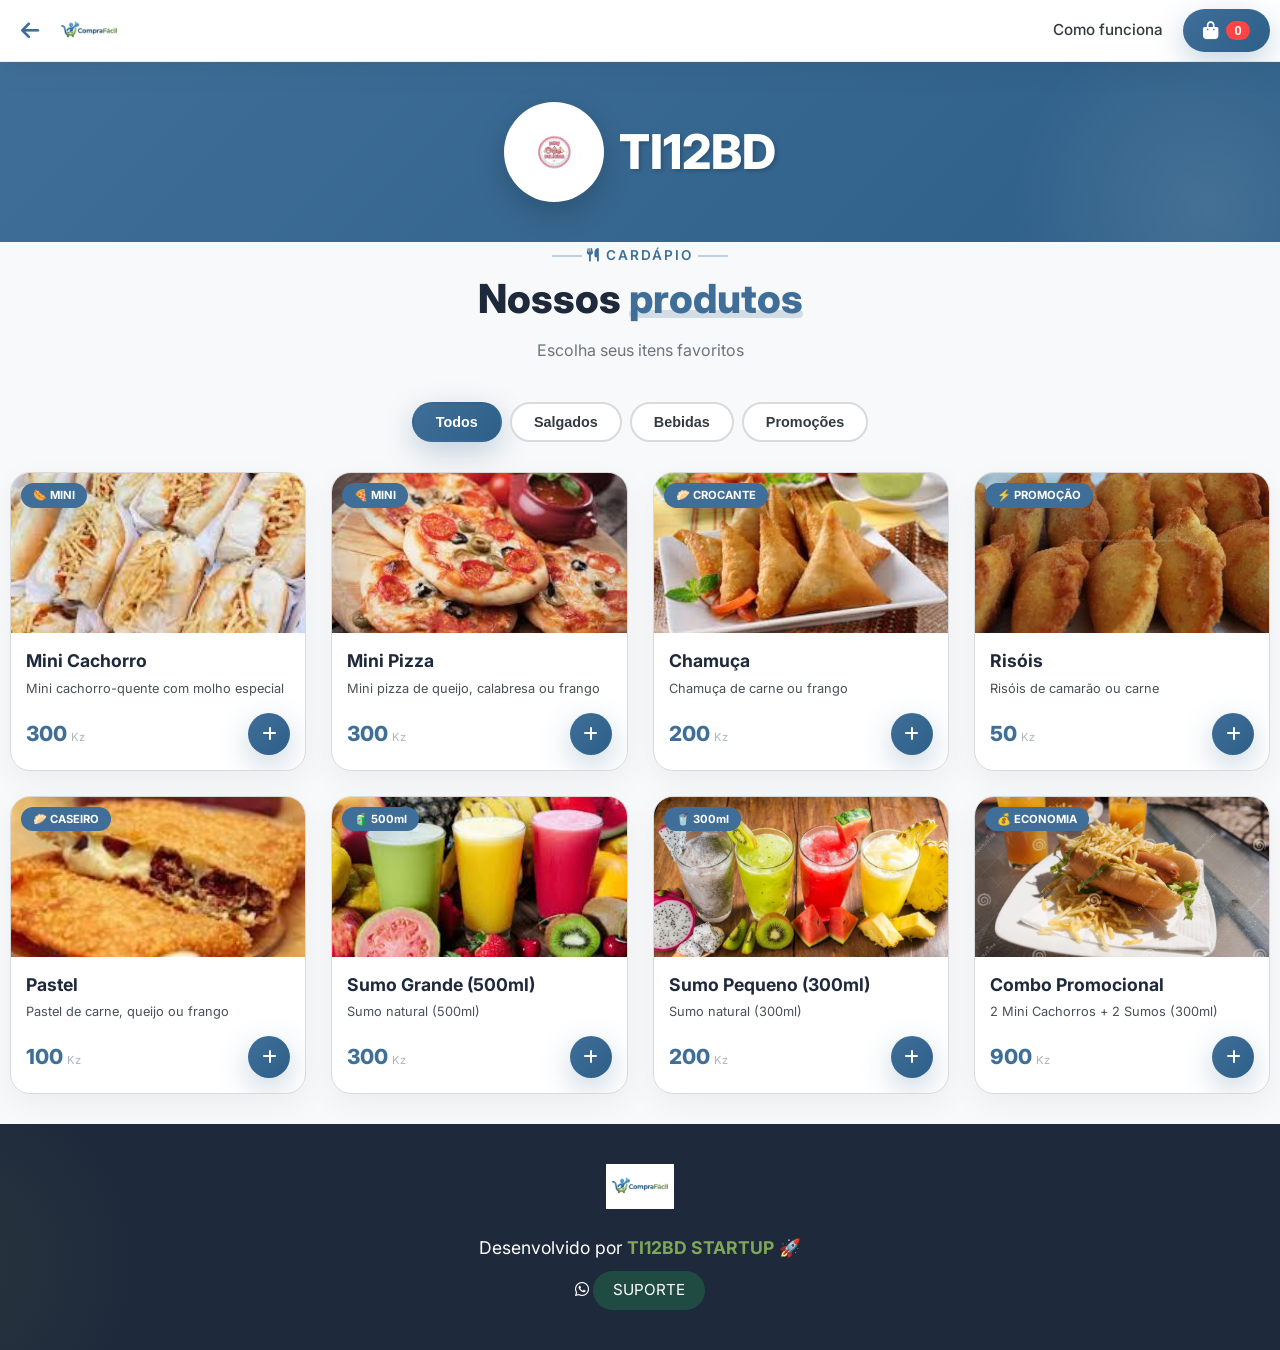
==== CompraFácil/bancada.html @ b4b03c66 "first commit" ====
<!DOCTYPE html>
<html lang="pt">
<head>
    <meta charset="UTF-8">
    <meta name="viewport" content="width=device-width, initial-scale=1.0">
    <title>CompraFácil - Bancada</title>
    
    <!-- CSS -->
    <link rel="stylesheet" href="css/estilo.css">
    
    <!-- Ícones -->
    <link rel="stylesheet" href="https://cdnjs.cloudflare.com/ajax/libs/font-awesome/6.4.0/css/all.min.css">
</head>
<body>
    <!-- =========================================== -->
    <!-- HEADER                                      -->
    <!-- =========================================== -->
    <header>
        <div class="container">
            <div class="logo-container">
                <a href="index.html" class="btn-voltar">
                    <i class="fas fa-arrow-left"></i>
                </a>
                <img src="imagens/logo/logo-comprafacil.jpg" alt="CompraFácil" class="logo-img">
            </div>
            
            <nav class="nav-menu">
                <a href="index.html#como-funciona" class="nav-link">Como funciona</a>
                <button class="carrinho-icone" id="carrinho-icone">
                    <i class="fas fa-shopping-bag"></i>
                    <span id="contador-carrinho">0</span>
                </button>
            </nav>
        </div>
    </header>

    <!-- =========================================== -->
    <!-- BANCADA HERO - COM LOGO DA BANCADA         -->
    <!-- =========================================== -->
    <section class="bancada-hero" id="bancada-hero">
        <div class="container">
            <div class="bancada-logo-container">
                <img src="imagens/bancadas/ti12bd.jpg" alt="Logo TI12BD" onerror="this.src='imagens/logo/logo-comprafacil.jpg'">
            </div>
            <h1 id="nome-bancada">Carregando...</h1>
        </div>
    </section>

    <!-- =========================================== -->
    <!-- PRODUTOS                                    -->
    <!-- =========================================== -->
    <main>
        <div class="container">
            
            <div class="section-header">
                <span class="section-tag"><i class="fas fa-utensils"></i> CARDÁPIO</span>
                <h2 class="section-title">Nossos <span>produtos</span></h2>
                <p class="section-subtitle">Escolha seus itens favoritos</p>
            </div>
            
            <!-- FILTROS -->
            <div class="filtros-container">
                <button class="filtro-btn active" data-filtro="todos">Todos</button>
                <button class="filtro-btn" data-filtro="salgado">Salgados</button>
                <button class="filtro-btn" data-filtro="bebida">Bebidas</button>
                <button class="filtro-btn" data-filtro="promoção">Promoções</button>
            </div>
            
            <!-- Grid de Produtos -->
            <div class="produtos-grid" id="lista-produtos">
                <!-- PRODUTOS SERÃO INSERIDOS VIA JAVASCRIPT -->
            </div>
            
        </div>
    </main>

    <!-- =========================================== -->
    <!-- CARRINHO OVERLAY                            -->
    <!-- =========================================== -->
    <div id="carrinho-overlay" class="carrinho-overlay">
        <div class="carrinho-conteudo">
            <div class="carrinho-header">
                <h3><i class="fas fa-shopping-bag"></i> Meu Pedido</h3>
                <button id="fechar-carrinho" class="btn-fechar"><i class="fas fa-times"></i></button>
            </div>
            
            <div class="carrinho-itens" id="carrinho-itens">
                <div class="carrinho-vazio">
                    <i class="fas fa-shopping-cart"></i>
                    <p>Seu carrinho está vazio</p>
                </div>
            </div>
            
            <!-- FORMULÁRIO DO CLIENTE -->
            <div class="carrinho-form">
                <h4><i class="fas fa-user"></i> Dados para entrega</h4>
                
                <div class="form-group">
                    <label for="cliente-nome">Seu nome <span class="required">*</span></label>
                    <input type="text" id="cliente-nome" class="form-input" placeholder="Ex: João Silva" required>
                </div>
                
                <div class="form-group">
                    <label for="cliente-local">Local de entrega <span class="required">*</span></label>
                    <input type="text" id="cliente-local" class="form-input" placeholder="Ex: Sala de jogos" required>
                </div>
                
                <p class="form-nota">
                    <i class="fas fa-info-circle"></i> Pagamento no momento da entrega
                </p>
            </div>
            
            <!-- TOTAL -->
            <div class="carrinho-total">
                <span>Total:</span>
                <span id="total-carrinho">0 Kz</span>
            </div>
            
            <!-- BOTÕES -->
            <button id="finalizar-pedido" class="btn-whatsapp">
                <i class="fab fa-whatsapp"></i> Fazer a Encomenda
            </button>
            
            <button id="limpar-carrinho" class="btn-limpar">
                <i class="fas fa-trash"></i> Limpar Carrinho
            </button>
        </div>
    </div>

    <!-- =========================================== -->
    <!-- RODAPÉ                                      -->
    <!-- =========================================== -->
    <footer>
        <div class="container">
            <div class="footer-logo">
                <img src="imagens/logo/logo-comprafacil.png" alt="CompraFácil">
            </div>
            
            <p class="footer-dev">
                Desenvolvido por <strong>TI12BD STARTUP</strong> 🚀
            </p>
            
            <p class="footer-whatsapp">
                <i class="fab fa-whatsapp"></i> 
                <a href="https://wa.me/244938080177">SUPORTE</a>
            </p>
        </div>
    </footer>

    <!-- =========================================== -->
    <!-- SCRIPTS                                     -->
    <!-- =========================================== -->
    <script src="js/produtos.js"></script>
    <script src="js/carrinho.js"></script>
    <script src="js/whatsapp.js"></script>
    
    <script>
        // ===========================================
        // DADOS DAS BANCADAS
        // ===========================================
        /* COMENTÁRIO PARA PROGRAMADORES:
           Para adicionar uma NOVA BANCADA:
           1. Copie todo o objeto "TI12BD" dentro de dadosBancadas
           2. Cole abaixo e altere:
              - nome: "Nome da Nova Bancada"
              - produtos: adicione os produtos seguindo o modelo
           3. Os produtos devem ter:
              - id: número único (use 201, 202, 203...)
              - nome: nome do produto
              - descricao: descrição curta
              - preco: número (sem Kz)
              - imagem: nome do arquivo (ex: "produto.jpg")
              - categoria: "salgado", "bebida", "promoção"
              - tag: texto curto de destaque (opcional)
        */
        
        const dadosBancadas = {
            "TI12BD": {
                nome: "TI12BD",
                produtos: [
                    { id: 101, nome: "Mini Cachorro", descricao: "Mini cachorro-quente com molho especial", preco: 300, imagem: "mini-cachorro.jpg", categoria: "salgado", tag: "🌭 MINI" },
                    { id: 102, nome: "Mini Pizza", descricao: "Mini pizza de queijo, calabresa ou frango", preco: 300, imagem: "mini-pizza.jpg", categoria: "salgado", tag: "🍕 MINI" },
                    { id: 103, nome: "Chamuça", descricao: "Chamuça de carne ou frango", preco: 200, imagem: "chamuca.jpg", categoria: "salgado", tag: "🥟 CROCANTE" },
                    { id: 104, nome: "Risóis", descricao: "Risóis de camarão ou carne", preco: 50, imagem: "risois.jpg", categoria: "salgado", tag: "⚡ PROMOÇÃO" },
                    { id: 105, nome: "Pastel", descricao: "Pastel de carne, queijo ou frango", preco: 100, imagem: "pastel.jpg", categoria: "salgado", tag: "🥟 CASEIRO" },
                    { id: 106, nome: "Sumo Grande (500ml)", descricao: "Sumo natural (500ml)", preco: 300, imagem: "sumo-500.jpg", categoria: "bebida", tag: "🧃 500ml" },
                    { id: 107, nome: "Sumo Pequeno (300ml)", descricao: "Sumo natural (300ml)", preco: 200, imagem: "sumo-300.jpg", categoria: "bebida", tag: "🥤 300ml" },
                    { id: 108, nome: "Combo Promocional", descricao: "2 Mini Cachorros + 2 Sumos (300ml)", preco: 900, imagem: "combo.jpg", categoria: "promoção", tag: "💰 ECONOMIA" }
                ]
            }
            
            // ===========================================
            // EXEMPLO DE NOVA BANCADA (descomente para usar)
            /*
            ,
            "Doces": {
                nome: "Doces & Cia",
                produtos: [
                    { id: 201, nome: "Bolo de Chocolate", descricao: "Fatia de bolo com cobertura", preco: 500, imagem: "bolo.jpg", categoria: "doce", tag: "🍰 CASEIRO" },
                    { id: 202, nome: "Cupcake", descricao: "Baunilha com chantilly", preco: 300, imagem: "cupcake.jpg", categoria: "doce", tag: "🧁 ESPECIAL" }
                ]
            }
            */
        };

        // ===========================================
        // FUNÇÃO PARA CARREGAR A BANCADA
        // ===========================================
        function carregarBancada() {
            const urlParams = new URLSearchParams(window.location.search);
            const nomeBancada = urlParams.get('bancada') || "TI12BD";
            
            const bancada = dadosBancadas[nomeBancada] || dadosBancadas["TI12BD"];
            
            // Atualiza o título
            document.getElementById('nome-bancada').textContent = bancada.nome;
            document.title = `CompraFácil - ${bancada.nome}`;
            
            // Carrega produtos
            const container = document.getElementById('lista-produtos');
            container.innerHTML = '';
            
            bancada.produtos.forEach(produto => {
                const card = document.createElement('div');
                card.className = 'produto-card';
                card.setAttribute('data-categoria', produto.categoria);
                
                card.innerHTML = `
                    <div class="produto-imagem">
                        <img src="imagens/produtos/${produto.imagem}" 
                             alt="${produto.nome}"
                             onerror="this.src='https://placehold.co/400x300/3F6F98/white?text=${produto.nome.replace(' ', '+')}'">
                        ${produto.tag ? `<span class="produto-tag">${produto.tag}</span>` : ''}
                    </div>
                    <div class="produto-info">
                        <h3>${produto.nome}</h3>
                        <p class="produto-descricao">${produto.descricao}</p>
                        <div class="produto-footer">
                            <span class="produto-preco">${produto.preco} <small>Kz</small></span>
                            <button class="btn-add" onclick="adicionarAoCarrinho({
                                id: ${produto.id},
                                nome: '${produto.nome.replace(/'/g, "\\'")}',
                                preco: ${produto.preco},
                                imagem: '${produto.imagem}',
                                bancada: '${bancada.nome}'
                            })">
                                <i class="fas fa-plus"></i>
                            </button>
                        </div>
                    </div>
                `;
                
                container.appendChild(card);
            });
        }

        // ===========================================
        // SISTEMA DE FILTROS
        // ===========================================
        function initFiltros() {
            const filtros = document.querySelectorAll('.filtro-btn');
            
            filtros.forEach(btn => {
                btn.addEventListener('click', function() {
                    filtros.forEach(b => b.classList.remove('active'));
                    this.classList.add('active');
                    
                    const filtro = this.getAttribute('data-filtro');
                    const produtos = document.querySelectorAll('.produto-card');
                    
                    produtos.forEach(prod => {
                        if (filtro === 'todos') {
                            prod.style.display = 'block';
                        } else {
                            const categoria = prod.getAttribute('data-categoria');
                            prod.style.display = categoria === filtro ? 'block' : 'none';
                        }
                    });
                });
            });
        }

        // ===========================================
        // INICIALIZAÇÃO
        // ===========================================
        window.onload = function() {
            carregarBancada();
            initFiltros();
            
            // Verifica se o carrinho já tem itens e atualiza
            if (typeof atualizarTodosContadores === 'function') {
                atualizarTodosContadores();
            }
        };
    </script>
</body>
</html>
---- CompraFácil/css/estilo.css ----
/* =========================================== */
/* COMPRAFÁCIL - CSS ULTRA MODERNO            */
/* COR PRINCIPAL: AZUL #3F6F98                */
/* ANIMAÇÕES VIBRANTES | 100% RESPONSIVO     */
/* =========================================== */

@import url('https://fonts.googleapis.com/css2?family=Inter:wght@300;400;500;600;700;800&display=swap');

:root {
    /* Cores - AZUL como principal */
    --azul-principal: #3F6F98;
    --azul-escuro: #2E5F88;
    --azul-claro: #5F8BB3;
    --azul-transparente: rgba(63, 111, 152, 0.1);
    
    /* Verde como secundário */
    --verde-destaque: #7EA758;
    
    /* Neutras */
    --branco: #FFFFFF;
    --cinza-100: #F8F9FA;
    --cinza-200: #E9ECEF;
    --cinza-300: #DADADA;
    --cinza-400: #ADB5BD;
    --cinza-500: #6C757D;
    --cinza-600: #495057;
    --cinza-700: #343A40;
    --cinza-800: #1E293B;
    --preto: #0F172A;
    
    /* Sombras */
    --sombra-suave: 0 10px 30px rgba(0, 0, 0, 0.05);
    --sombra-media: 0 15px 35px rgba(0, 0, 0, 0.1);
    --sombra-forte: 0 20px 40px rgba(0, 0, 0, 0.15);
    --sombra-azul: 0 10px 30px rgba(63, 111, 152, 0.3);
    
    /* Bordas */
    --borda-fina: 1px solid var(--cinza-300);
    --raio-pequeno: 8px;
    --raio-medio: 12px;
    --raio-grande: 20px;
    --raio-redondo: 50px;
    --raio-circular: 50%;
    
    /* Animações */
    --transicao-rapida: all 0.2s cubic-bezier(0.4, 0, 0.2, 1);
    --transicao-media: all 0.3s cubic-bezier(0.4, 0, 0.2, 1);
    --transicao-lenta: all 0.5s cubic-bezier(0.4, 0, 0.2, 1);
    --transicao-bounce: all 0.5s cubic-bezier(0.68, -0.55, 0.265, 1.55);
}

/* =========================================== */
/* RESET E BASE - SCROLL SUAVE                 */
/* =========================================== */
* {
    margin: 0;
    padding: 0;
    box-sizing: border-box;
}

html {
    scroll-behavior: smooth;
    font-size: 16px;
    width: 100%;
    overflow-x: hidden;
}

body {
    position: relative;
    font-family: 'Inter', sans-serif;
    background: var(--cinza-100);
    color: var(--cinza-800);
    line-height: 1.5;
    width: 100%;
    overflow-x: hidden;
}

header {
    position: sticky;
    top: 0;
    left: 0;
    background: rgba(255, 255, 255, 0.98);
    backdrop-filter: blur(10px);
    box-shadow: var(--sombra-suave);
    padding: 8px 0;
    z-index: 1000;
    border-bottom: 1px solid rgba(63, 111, 152, 0.1);
    transition: var(--transicao-media);
    width: 100%;
}

/* Container centralizado com padding responsivo */
.container {
    width: 100%;
    max-width: 1280px;
    margin: 0 auto;
    padding: 0 10px;
}


/* Para telas muito pequenas (273px e acima) */
@media (max-width: 320px) {
    .container {
        padding: 0 8px;
    }
}

/* Para telas extremamente pequenas (273px) */
@media (max-width: 280px) {
    .container {
        padding: 0 5px;
    }
    
    html {
        font-size: 14px;
    }
}

/* =========================================== */
/* ANIMAÇÕES GLOBAIS                           */
/* =========================================== */
@keyframes fadeInUp {
    from {
        opacity: 0;
        transform: translateY(30px);
    }
    to {
        opacity: 1;
        transform: translateY(0);
    }
}

@keyframes fadeInLeft {
    from {
        opacity: 0;
        transform: translateX(-30px);
    }
    to {
        opacity: 1;
        transform: translateX(0);
    }
}

@keyframes fadeInRight {
    from {
        opacity: 0;
        transform: translateX(30px);
    }
    to {
        opacity: 1;
        transform: translateX(0);
    }
}

@keyframes pulse {
    0%, 100% { transform: scale(1); }
    50% { transform: scale(1.1); }
}

@keyframes bounce {
    0%, 100% { transform: translateY(0); }
    50% { transform: translateY(-10px); }
}

@keyframes float {
    0%, 100% { transform: translateY(0px); }
    50% { transform: translateY(-10px); }
}

@keyframes slideInRight {
    from {
        transform: translateX(100%);
        opacity: 0;
    }
    to {
        transform: translateX(0);
        opacity: 1;
    }
}

@keyframes zoomIn {
    from {
        opacity: 0;
        transform: scale(0.9);
    }
    to {
        opacity: 1;
        transform: scale(1);
    }
}

@keyframes shake {
    0%, 100% { transform: translateX(0); }
    25% { transform: translateX(-5px); }
    75% { transform: translateX(5px); }
}

@keyframes spin {
    from { transform: rotate(0deg); }
    to { transform: rotate(360deg); }
}

/* =========================================== */
/* HEADER - SUPER RESPONSIVO                    */
/* =========================================== */


header:hover {
    box-shadow: var(--sombra-azul);
}

header .container {
    display: flex;
    align-items: center;
    justify-content: space-between;
    flex-wrap: nowrap;
    gap: 5px;
}

.logo-container {
    display: flex;
    align-items: center;
    gap: 5px;
    animation: fadeInLeft 0.5s ease;
    flex-shrink: 0;
}

.logo-img {
    height: 35px;
    width: auto;
    max-width: 100px;
    transition: var(--transicao-bounce);
}

@media (min-width: 768px) {
    .logo-img {
        height: 45px;
        max-width: 120px;
    }
}

.logo-img:hover {
    transform: rotate(5deg) scale(1.1);
}

/* Botão voltar */
.btn-voltar {
    color: var(--azul-principal);
    font-size: 1.2rem;
    width: 32px;
    height: 32px;
    display: flex;
    align-items: center;
    justify-content: center;
    border-radius: var(--raio-circular);
    transition: var(--transicao-media);
    text-decoration: none;
    flex-shrink: 0;
}

@media (min-width: 768px) {
    .btn-voltar {
        width: 40px;
        height: 40px;
        font-size: 1.3rem;
    }
}

.btn-voltar:hover {
    background: var(--azul-transparente);
    transform: scale(1.1) translateX(-3px);
}

/* Navegação - Totalmente flexível */
.nav-menu {
    display: flex;
    align-items: center;
    gap: 4px;
    flex-wrap: nowrap;
    justify-content: flex-end;
    flex: 1;
    min-width: 0; /* Permite que os itens encolham */
}

.nav-link {
    text-decoration: none;
    color: var(--cinza-700);
    font-weight: 500;
    font-size: 0.75rem;
    padding: 4px 6px;
    border-radius: var(--raio-redondo);
    transition: var(--transicao-media);
    white-space: nowrap;
}

@media (min-width: 360px) {
    .nav-link {
        font-size: 0.8rem;
        padding: 5px 8px;
    }
}

@media (min-width: 480px) {
    .nav-link {
        font-size: 0.85rem;
        padding: 6px 10px;
    }
}

@media (min-width: 768px) {
    .nav-link {
        font-size: 0.95rem;
        padding: 8px 16px;
    }
}

.nav-link::before {
    content: '';
    position: absolute;
    bottom: 0;
    left: 50%;
    width: 0;
    height: 2px;
    background: var(--azul-principal);
    transition: var(--transicao-media);
    transform: translateX(-50%);
}

.nav-link:hover::before {
    width: 80%;
}

.nav-link:hover {
    color: var(--azul-principal);
    background: var(--azul-transparente);
    transform: translateY(-2px);
}

.nav-link.active {
    color: var(--azul-principal);
    font-weight: 600;
    background: var(--azul-transparente);
}

/* Carrinho ícone - SEMPRE VISÍVEL E ALINHADO */
.carrinho-icone {
    background: linear-gradient(135deg, var(--azul-principal), var(--azul-escuro));
    color: white;
    padding: 6px 8px;
    border-radius: var(--raio-redondo);
    border: none;
    display: flex;
    align-items: center;
    gap: 3px;
    cursor: pointer;
    box-shadow: var(--sombra-azul);
    transition: var(--transicao-bounce);
    flex-shrink: 0;
    min-width: 40px;
    justify-content: center;
    position: relative;
    overflow: hidden;
}

@media (min-width: 360px) {
    .carrinho-icone {
        padding: 7px 10px;
        min-width: 45px;
        gap: 4px;
    }
}

@media (min-width: 480px) {
    .carrinho-icone {
        padding: 8px 12px;
        min-width: 50px;
        gap: 5px;
    }
}

@media (min-width: 768px) {
    .carrinho-icone {
        padding: 12px 20px;
        min-width: 70px;
        gap: 8px;
    }
}

.carrinho-icone::before {
    content: '';
    position: absolute;
    top: 50%;
    left: 50%;
    width: 0;
    height: 0;
    border-radius: var(--raio-circular);
    background: rgba(255, 255, 255, 0.3);
    transform: translate(-50%, -50%);
    transition: width 0.5s, height 0.5s;
}

.carrinho-icone:active::before {
    width: 200px;
    height: 200px;
}

.carrinho-icone:hover {
    transform: translateY(-3px) scale(1.05);
    box-shadow: 0 15px 35px rgba(63, 111, 152, 0.4);
}

.carrinho-icone i {
    font-size: 0.9rem;
}

@media (min-width: 768px) {
    .carrinho-icone i {
        font-size: 1.1rem;
    }
}

#contador-carrinho {
    background: #ff4444;
    color: white;
    padding: 2px 4px;
    border-radius: var(--raio-redondo);
    font-size: 0.65rem;
    font-weight: 700;
    min-width: 18px;
    text-align: center;
    transition: var(--transicao-media);
}

@media (min-width: 480px) {
    #contador-carrinho {
        padding: 2px 6px;
        font-size: 0.7rem;
        min-width: 20px;
    }
}

@media (min-width: 768px) {
    #contador-carrinho {
        padding: 2px 8px;
        font-size: 0.8rem;
        min-width: 24px;
    }
}

.carrinho-icone:hover #contador-carrinho {
    animation: pulse 1s infinite;
}

/* =========================================== */
/* CARRINHO FLUTUANTE - LATERAL INFERIOR DIREITO */
/* =========================================== */
.floating-cart {
    position: fixed;
    bottom: 20px;
    right: 20px;
    background: linear-gradient(135deg, var(--azul-principal), var(--azul-escuro));
    color: white;
    padding: 12px 20px;
    border-radius: 50px;
    box-shadow: var(--sombra-azul);
    z-index: 1500;
    cursor: pointer;
    transition: var(--transicao-bounce);
    display: flex;
    align-items: center;
    gap: 10px;
    border: 2px solid white;
    animation: float 3s infinite;
}

.floating-cart:hover {
    transform: scale(1.1);
    box-shadow: 0 20px 40px rgba(63, 111, 152, 0.5);
}

.floating-cart i {
    font-size: 1.3rem;
    animation: bounce 2s infinite;
}

.floating-cart-count {
    background: #ff4444;
    color: white;
    padding: 2px 8px;
    border-radius: 50px;
    font-weight: 700;
    font-size: 0.9rem;
    min-width: 24px;
    text-align: center;
}

.floating-cart-total {
    font-weight: 700;
    font-size: 1rem;
}

@media (max-width: 480px) {
    .floating-cart {
        bottom: 15px;
        right: 15px;
        padding: 10px 15px;
    }
    
    .floating-cart i {
        font-size: 1.1rem;
    }
    
    .floating-cart-total {
        font-size: 0.9rem;
    }
}

@media (max-width: 360px) {
    .floating-cart span:not(.floating-cart-count) {
        display: none;
    }
    
    .floating-cart {
        padding: 10px;
        border-radius: 50px;
    }
    
    .floating-cart i {
        margin-right: 0;
    }
}

/* =========================================== */
/* HERO SLIDESHOW - 3 IMAGENS                  */
/* =========================================== */
.hero-slideshow {
    position: relative;
    width: 100%;
    height: 350px;
    overflow: hidden;
}

@media (min-width: 768px) {
    .hero-slideshow {
        height: 500px;
    }
}

@media (max-width: 480px) {
    .hero-slideshow {
        height: 300px;
    }
}

@media (max-width: 360px) {
    .hero-slideshow {
        height: 250px;
    }
}

.slide-container {
    position: relative;
    width: 100%;
    height: 100%;
}

.slide {
    position: absolute;
    top: 0;
    left: 0;
    width: 100%;
    height: 100%;
    opacity: 0;
    transition: opacity 1s ease-in-out;
    background-size: cover;
    background-position: center;
    background-repeat: no-repeat;
    display: flex;
    align-items: center;
    justify-content: center;
}

.slide.active {
    opacity: 1;
}

.slide-content {
    text-align: center;
    color: white;
    z-index: 2;
    padding: 15px;
    max-width: 90%;
    animation: zoomIn 1s ease;
}

.slide-content h2 {
    font-size: clamp(1.2rem, 5vw, 3rem);
    font-weight: 800;
    margin-bottom: 8px;
    text-shadow: 2px 2px 4px rgba(0,0,0,0.3);
}

@media (min-width: 768px) {
    .slide-content h2 {
        margin-bottom: 15px;
    }
}

.slide-content p {
    font-size: clamp(0.8rem, 3vw, 1.2rem);
    margin-bottom: 10px;
    text-shadow: 1px 1px 2px rgba(0,0,0,0.3);
}

@media (min-width: 768px) {
    .slide-content p {
        margin-bottom: 25px;
    }
}

.slide-overlay {
    position: absolute;
    top: 0;
    left: 0;
    width: 100%;
    height: 100%;
    background: rgba(0, 0, 0, 0.4);
    z-index: 1;
}

.slide-btn {
    background: var(--azul-principal);
    color: white;
    text-decoration: none;
    padding: 8px 16px;
    border-radius: var(--raio-redondo);
    font-weight: 600;
    display: inline-block;
    transition: var(--transicao-bounce);
    border: 2px solid transparent;
    font-size: 0.8rem;
}

@media (min-width: 768px) {
    .slide-btn {
        padding: 15px 30px;
        font-size: 1rem;
    }
}

.slide-btn:hover {
    background: transparent;
    border-color: white;
    transform: scale(1.05);
}

/* Dots do slideshow */
.slide-dots {
    position: absolute;
    bottom: 15px;
    left: 50%;
    transform: translateX(-50%);
    display: flex;
    gap: 8px;
    z-index: 3;
}

.dot {
    width: 8px;
    height: 8px;
    border-radius: var(--raio-circular);
    background: rgba(255, 255, 255, 0.5);
    cursor: pointer;
    transition: var(--transicao-media);
}

@media (min-width: 768px) {
    .dot {
        width: 12px;
        height: 12px;
    }
}

.dot.active {
    background: white;
    transform: scale(1.2);
}

/* Setas do slideshow */
.slide-arrow {
    position: absolute;
    top: 50%;
    transform: translateY(-50%);
    width: 30px;
    height: 30px;
    background: rgba(255, 255, 255, 0.2);
    backdrop-filter: blur(5px);
    border-radius: var(--raio-circular);
    display: flex;
    align-items: center;
    justify-content: center;
    color: white;
    font-size: 1rem;
    cursor: pointer;
    z-index: 3;
    transition: var(--transicao-media);
}

@media (min-width: 768px) {
    .slide-arrow {
        width: 50px;
        height: 50px;
        font-size: 1.5rem;
    }
}

.slide-arrow:hover {
    background: var(--azul-principal);
    transform: translateY(-50%) scale(1.1);
}

.slide-arrow.left {
    left: 10px;
}

.slide-arrow.right {
    right: 10px;
}

@media (min-width: 768px) {
    .slide-arrow.left {
        left: 20px;
    }
    
    .slide-arrow.right {
        right: 20px;
    }
}

/* =========================================== */
/* SEÇÕES E TÍTULOS                            */
/* =========================================== */
.section-header {
    text-align: center;
    margin-bottom: 30px;
    animation: fadeInUp 0.8s ease;
    width: 100%;
}

@media (min-width: 768px) {
    .section-header {
        margin-bottom: 40px;
    }
}

.section-tag {
    color: var(--azul-principal);
    font-weight: 600;
    font-size: 0.7rem;
    text-transform: uppercase;
    letter-spacing: 1px;
    margin-bottom: 5px;
    display: inline-block;
    position: relative;
    padding: 0 15px;
}

@media (min-width: 768px) {
    .section-tag {
        font-size: 0.85rem;
        letter-spacing: 2px;
        margin-bottom: 10px;
        padding: 0 20px;
    }
}

.section-tag::before,
.section-tag::after {
    content: '';
    position: absolute;
    top: 50%;
    width: 15px;
    height: 1px;
    background: var(--azul-principal);
    opacity: 0.3;
}

@media (min-width: 768px) {
    .section-tag::before,
    .section-tag::after {
        width: 30px;
        height: 2px;
    }
}

.section-tag::before {
    left: -15px;
}

.section-tag::after {
    right: -15px;
}

.section-title {
    font-size: clamp(1.3rem, 5vw, 2.5rem);
    font-weight: 800;
    color: var(--cinza-800);
    margin-bottom: 10px;
    line-height: 1.2;
}

@media (min-width: 768px) {
    .section-title {
        margin-bottom: 15px;
    }
}

.section-title span {
    color: var(--azul-principal);
    position: relative;
    display: inline-block;
}

.section-title span::after {
    content: '';
    position: absolute;
    bottom: 3px;
    left: 0;
    width: 100%;
    height: 4px;
    background: rgba(63, 111, 152, 0.2);
    z-index: -1;
    border-radius: var(--raio-redondo);
}

@media (min-width: 768px) {
    .section-title span::after {
        bottom: 5px;
        height: 8px;
    }
}

.section-subtitle {
    color: var(--cinza-500);
    font-size: 0.85rem;
    max-width: 600px;
    margin: 0 auto;
    padding: 0 10px;
}

@media (min-width: 768px) {
    .section-subtitle {
        font-size: 1rem;
    }
}

/* =========================================== */
/* CARDS - SUPER ANIMADOS E RESPONSIVOS       */
/* =========================================== */
.cards-grid {
    display: grid;
    grid-template-columns: 1fr;
    gap: 15px;
    margin: 30px 0;
    width: 100%;
}

@media (min-width: 400px) {
    .cards-grid {
        grid-template-columns: repeat(2, 1fr);
        gap: 15px;
    }
}

@media (min-width: 600px) {
    .cards-grid {
        gap: 20px;
    }
}

@media (min-width: 768px) {
    .cards-grid {
        gap: 25px;
    }
}

@media (min-width: 992px) {
    .cards-grid {
        grid-template-columns: repeat(3, 1fr);
        gap: 30px;
    }
}

.produtos-grid {
    display: grid;
    grid-template-columns: 1fr;
    gap: 12px;
    margin: 30px 0;
    width: 100%;
}

@media (min-width: 380px) {
    .produtos-grid {
        grid-template-columns: repeat(2, 1fr);
        gap: 12px;
    }
}

@media (min-width: 600px) {
    .produtos-grid {
        gap: 15px;
    }
}

@media (min-width: 768px) {
    .produtos-grid {
        grid-template-columns: repeat(3, 1fr);
        gap: 20px;
    }
}

@media (min-width: 1024px) {
    .produtos-grid {
        grid-template-columns: repeat(4, 1fr);
        gap: 25px;
    }
}

/* Card de Bancada */
.bancada-card {
    background: white;
    border-radius: var(--raio-grande);
    overflow: hidden;
    box-shadow: var(--sombra-suave);
    transition: var(--transicao-bounce);
    border: var(--borda-fina);
    display: flex;
    flex-direction: column;
    position: relative;
    animation: fadeInUp 0.6s ease;
    animation-fill-mode: both;
    width: 100%;
    height: 100%;
}

.bancada-card:nth-child(1) { animation-delay: 0.1s; }
.bancada-card:nth-child(2) { animation-delay: 0.2s; }
.bancada-card:nth-child(3) { animation-delay: 0.3s; }
.bancada-card:nth-child(4) { animation-delay: 0.4s; }
.bancada-card:nth-child(5) { animation-delay: 0.5s; }
.bancada-card:nth-child(6) { animation-delay: 0.6s; }

.bancada-card:hover {
    transform: translateY(-8px) scale(1.01);
    box-shadow: var(--sombra-azul);
    border-color: var(--azul-principal);
}

@media (min-width: 768px) {
    .bancada-card:hover {
        transform: translateY(-10px) scale(1.02);
    }
}

.bancada-card.destaque {
    border: 2px solid var(--azul-principal);
    position: relative;
    overflow: visible;
}

.bancada-card.destaque::before {
    content: '⭐ DESTAQUE';
    position: absolute;
    top: -10px;
    right: 10px;
    background: linear-gradient(135deg, var(--azul-principal), var(--azul-escuro));
    color: white;
    padding: 4px 12px;
    border-radius: var(--raio-redondo);
    font-size: 0.65rem;
    font-weight: 700;
    z-index: 10;
    box-shadow: var(--sombra-azul);
    animation: pulse 2s infinite;
}

@media (min-width: 768px) {
    .bancada-card.destaque::before {
        top: -12px;
        right: 20px;
        padding: 6px 20px;
        font-size: 0.8rem;
    }
}

.card-imagem {
    height: 140px;
    position: relative;
    overflow: hidden;
}

@media (min-width: 480px) {
    .card-imagem {
        height: 160px;
    }
}

@media (min-width: 768px) {
    .card-imagem {
        height: 180px;
    }
}

@media (min-width: 992px) {
    .card-imagem {
        height: 200px;
    }
}

.card-imagem img {
    width: 100%;
    height: 100%;
    object-fit: cover;
    transition: transform 0.6s;
}

.bancada-card:hover .card-imagem img {
    transform: scale(1.15);
}

.card-overlay {
    position: absolute;
    bottom: 0;
    left: 0;
    right: 0;
    height: 70px;
    background: linear-gradient(to top, rgba(0,0,0,0.7), transparent);
    opacity: 0;
    transition: var(--transicao-media);
}

.bancada-card:hover .card-overlay {
    opacity: 1;
}

.card-categoria {
    position: absolute;
    bottom: 10px;
    left: 10px;
    background: rgba(255,255,255,0.2);
    backdrop-filter: blur(5px);
    color: white;
    padding: 4px 10px;
    border-radius: var(--raio-redondo);
    font-size: 0.65rem;
    font-weight: 500;
    border: 1px solid rgba(255,255,255,0.3);
    transition: var(--transicao-media);
    z-index: 2;
}

@media (min-width: 768px) {
    .card-categoria {
        bottom: 15px;
        left: 15px;
        padding: 6px 14px;
        font-size: 0.8rem;
    }
}

.bancada-card:hover .card-categoria {
    background: var(--azul-principal);
    transform: translateY(-3px);
}

.card-conteudo {
    padding: 12px;
    flex: 1;
    display: flex;
    flex-direction: column;
}

@media (min-width: 768px) {
    .card-conteudo {
        padding: 20px;
    }
}

.card-header h3 {
    font-size: 1.1rem;
    font-weight: 700;
    color: var(--cinza-800);
    margin-bottom: 6px;
    transition: var(--transicao-media);
}

@media (min-width: 768px) {
    .card-header h3 {
        font-size: 1.3rem;
        margin-bottom: 10px;
    }
}

.bancada-card:hover .card-header h3 {
    color: var(--azul-principal);
}

.card-descricao {
    color: var(--cinza-600);
    font-size: 0.75rem;
    margin-bottom: 12px;
    line-height: 1.5;
    flex: 1;
}

@media (min-width: 768px) {
    .card-descricao {
        font-size: 0.9rem;
        margin-bottom: 20px;
    }
}

.card-btn {
    background: linear-gradient(135deg, var(--azul-principal), var(--azul-escuro));
    color: white;
    text-decoration: none;
    padding: 10px 12px;
    border-radius: var(--raio-redondo);
    display: flex;
    align-items: center;
    justify-content: space-between;
    font-weight: 600;
    transition: var(--transicao-bounce);
    border: none;
    width: 100%;
    cursor: pointer;
    margin-top: auto;
    position: relative;
    overflow: hidden;
    font-size: 0.8rem;
}

@media (min-width: 768px) {
    .card-btn {
        padding: 14px 20px;
        font-size: 0.95rem;
    }
}

.card-btn::before {
    content: '';
    position: absolute;
    top: 50%;
    left: 50%;
    width: 0;
    height: 0;
    border-radius: var(--raio-circular);
    background: rgba(255, 255, 255, 0.2);
    transform: translate(-50%, -50%);
    transition: width 0.6s, height 0.6s;
}

.card-btn:hover::before {
    width: 300px;
    height: 300px;
}

.card-btn:hover {
    background: var(--azul-escuro);
    transform: translateY(-2px);
    box-shadow: var(--sombra-azul);
}

@media (min-width: 768px) {
    .card-btn:hover {
        transform: translateY(-3px);
    }
}

.card-btn span {
    transition: transform 0.3s;
}

.card-btn:hover span {
    transform: translateX(5px);
}

@media (min-width: 768px) {
    .card-btn:hover span {
        transform: translateX(8px);
    }
}

/* Card de Produto */
.produto-card {
    background: white;
    border-radius: var(--raio-grande);
    overflow: hidden;
    box-shadow: var(--sombra-suave);
    transition: var(--transicao-bounce);
    border: var(--borda-fina);
    display: flex;
    flex-direction: column;
    position: relative;
    animation: fadeInUp 0.5s ease;
    animation-fill-mode: both;
    width: 100%;
    height: 100%;
}

.produto-card:nth-child(1) { animation-delay: 0.05s; }
.produto-card:nth-child(2) { animation-delay: 0.1s; }
.produto-card:nth-child(3) { animation-delay: 0.15s; }
.produto-card:nth-child(4) { animation-delay: 0.2s; }
.produto-card:nth-child(5) { animation-delay: 0.25s; }
.produto-card:nth-child(6) { animation-delay: 0.3s; }
.produto-card:nth-child(7) { animation-delay: 0.35s; }
.produto-card:nth-child(8) { animation-delay: 0.4s; }

.produto-card:hover {
    transform: translateY(-5px) scale(1.01);
    box-shadow: var(--sombra-azul);
    border-color: var(--azul-principal);
}

@media (min-width: 768px) {
    .produto-card:hover {
        transform: translateY(-8px) scale(1.02);
    }
}

.produto-imagem {
    height: 120px;
    position: relative;
    overflow: hidden;
}

@media (min-width: 480px) {
    .produto-imagem {
        height: 140px;
    }
}

@media (min-width: 768px) {
    .produto-imagem {
        height: 160px;
    }
}

.produto-imagem img {
    width: 100%;
    height: 100%;
    object-fit: cover;
    transition: transform 0.6s;
}

.produto-card:hover .produto-imagem img {
    transform: scale(1.15);
}

.produto-tag {
    position: absolute;
    top: 8px;
    left: 8px;
    background: var(--azul-principal);
    color: white;
    padding: 3px 8px;
    border-radius: var(--raio-redondo);
    font-size: 0.6rem;
    font-weight: 700;
    z-index: 2;
    box-shadow: var(--sombra-azul);
    animation: pulse 2s infinite;
}

@media (min-width: 768px) {
    .produto-tag {
        top: 10px;
        left: 10px;
        padding: 4px 12px;
        font-size: 0.7rem;
    }
}

.produto-info {
    padding: 10px;
    flex: 1;
    display: flex;
    flex-direction: column;
}

@media (min-width: 768px) {
    .produto-info {
        padding: 15px;
    }
}

.produto-info h3 {
    font-size: 0.9rem;
    font-weight: 700;
    color: var(--cinza-800);
    margin-bottom: 3px;
}

@media (min-width: 768px) {
    .produto-info h3 {
        font-size: 1.1rem;
        margin-bottom: 5px;
    }
}

.produto-descricao {
    color: var(--cinza-600);
    font-size: 0.65rem;
    margin-bottom: 8px;
    line-height: 1.4;
    flex: 1;
}

@media (min-width: 768px) {
    .produto-descricao {
        font-size: 0.8rem;
        margin-bottom: 15px;
    }
}

.produto-footer {
    display: flex;
    justify-content: space-between;
    align-items: center;
    margin-top: auto;
}

.produto-preco {
    font-size: 1rem;
    font-weight: 800;
    color: var(--azul-principal);
    transition: var(--transicao-media);
}

@media (min-width: 768px) {
    .produto-preco {
        font-size: 1.3rem;
    }
}

.produto-card:hover .produto-preco {
    transform: scale(1.1);
}

.produto-preco small {
    font-size: 0.6rem;
    font-weight: 400;
    color: var(--cinza-400);
}

@media (min-width: 768px) {
    .produto-preco small {
        font-size: 0.7rem;
    }
}

.btn-add {
    background: linear-gradient(135deg, var(--azul-principal), var(--azul-escuro));
    color: white;
    border: none;
    width: 32px;
    height: 32px;
    border-radius: var(--raio-circular);
    font-size: 0.8rem;
    cursor: pointer;
    transition: var(--transicao-bounce);
    display: flex;
    align-items: center;
    justify-content: center;
    box-shadow: var(--sombra-azul);
    position: relative;
    overflow: hidden;
}

@media (min-width: 768px) {
    .btn-add {
        width: 42px;
        height: 42px;
        font-size: 1rem;
    }
}

.btn-add::before {
    content: '';
    position: absolute;
    top: 50%;
    left: 50%;
    width: 0;
    height: 0;
    border-radius: var(--raio-circular);
    background: rgba(255, 255, 255, 0.3);
    transform: translate(-50%, -50%);
    transition: width 0.5s, height 0.5s;
}

.btn-add:active::before {
    width: 60px;
    height: 60px;
}

@media (min-width: 768px) {
    .btn-add:active::before {
        width: 80px;
        height: 80px;
    }
}

.btn-add:hover {
    transform: scale(1.1) rotate(90deg);
    box-shadow: 0 10px 25px rgba(63, 111, 152, 0.5);
}

@media (min-width: 768px) {
    .btn-add:hover {
        transform: scale(1.15) rotate(90deg);
    }
}

.btn-add i {
    transition: var(--transicao-media);
}

.btn-add:hover i {
    transform: scale(1.2);
}

/* =========================================== */
/* FILTROS - ANIMADOS                          */
/* =========================================== */
.filtros-container {
    display: flex;
    gap: 5px;
    justify-content: center;
    margin-bottom: 20px;
    flex-wrap: wrap;
    animation: fadeInUp 0.6s ease;
    width: 100%;
}

@media (min-width: 768px) {
    .filtros-container {
        gap: 8px;
        margin-bottom: 30px;
    }
}

.filtro-btn {
    background: var(--branco);
    color: var(--cinza-700);
    border: 1px solid var(--cinza-300);
    padding: 6px 12px;
    border-radius: var(--raio-redondo);
    font-size: 0.7rem;
    font-weight: 600;
    cursor: pointer;
    transition: var(--transicao-bounce);
    position: relative;
    overflow: hidden;
    white-space: nowrap;
}

@media (min-width: 480px) {
    .filtro-btn {
        padding: 8px 16px;
        font-size: 0.8rem;
    }
}

@media (min-width: 768px) {
    .filtro-btn {
        padding: 10px 22px;
        font-size: 0.9rem;
        border: 2px solid var(--cinza-300);
    }
}

.filtro-btn::before {
    content: '';
    position: absolute;
    top: 50%;
    left: 50%;
    width: 0;
    height: 0;
    border-radius: var(--raio-circular);
    background: rgba(63, 111, 152, 0.2);
    transform: translate(-50%, -50%);
    transition: width 0.5s, height 0.5s;
}

.filtro-btn:hover::before {
    width: 150px;
    height: 150px;
}

@media (min-width: 768px) {
    .filtro-btn:hover::before {
        width: 200px;
        height: 200px;
    }
}

.filtro-btn:hover {
    border-color: var(--azul-principal);
    color: var(--azul-principal);
    transform: translateY(-2px);
    box-shadow: var(--sombra-azul);
}

@media (min-width: 768px) {
    .filtro-btn:hover {
        transform: translateY(-3px);
    }
}

.filtro-btn.active {
    background: linear-gradient(135deg, var(--azul-principal), var(--azul-escuro));
    color: white;
    border-color: transparent;
    box-shadow: var(--sombra-azul);
}

/* =========================================== */
/* BANCADA HERO - COM LOGO                      */
/* =========================================== */
.bancada-hero {
    background: linear-gradient(135deg, var(--azul-principal), var(--azul-escuro));
    padding: 25px 0;
    color: white;
    position: relative;
    overflow: hidden;
}

@media (min-width: 768px) {
    .bancada-hero {
        padding: 40px 0;
    }
}

.bancada-hero::before {
    content: '';
    position: absolute;
    top: -30%;
    right: -10%;
    width: 200px;
    height: 200px;
    background: radial-gradient(circle, rgba(255,255,255,0.1) 0%, transparent 70%);
    border-radius: var(--raio-circular);
    animation: float 6s infinite;
}

@media (min-width: 768px) {
    .bancada-hero::before {
        width: 400px;
        height: 400px;
    }
}

.bancada-hero .container {
    position: relative;
    z-index: 2;
    display: flex;
    align-items: center;
    justify-content: center;
    gap: 15px;
    flex-wrap: wrap;
}

.bancada-logo-container {
    width: 70px;
    height: 70px;
    background: white;
    border-radius: var(--raio-circular);
    display: flex;
    align-items: center;
    justify-content: center;
    box-shadow: 0 10px 30px rgba(0,0,0,0.2);
    animation: float 3s infinite;
}

@media (min-width: 768px) {
    .bancada-logo-container {
        width: 100px;
        height: 100px;
    }
}

.bancada-logo-container img {
    width: 60%;
    height: 60%;
    object-fit: contain;
}

@media (min-width: 768px) {
    .bancada-logo-container img {
        width: 70%;
        height: 70%;
    }
}

.bancada-hero h1 {
    font-size: clamp(1.3rem, 5vw, 2.5rem);
    font-weight: 800;
    text-shadow: 2px 2px 4px rgba(0,0,0,0.2);
}

@media (min-width: 768px) {
    .bancada-hero h1 {
        font-size: clamp(2rem, 6vw, 3rem);
    }
}

/* =========================================== */
/* CARRINHO OVERLAY - MODERNO                  */
/* =========================================== */
.carrinho-overlay {
    display: none;
    position: fixed;
    top: 0;
    right: 0;
    width: 100%;
    height: 100%;
    background: rgba(0, 0, 0, 0.5);
    backdrop-filter: blur(5px);
    z-index: 2000;
    justify-content: flex-end;
}

.carrinho-overlay.active {
    display: flex;
}

.carrinho-conteudo {
    background: white;
    width: 100%;
    max-width: 350px;
    height: 100%;
    overflow-y: auto;
    padding: 20px;
    box-shadow: -10px 0 30px rgba(0, 0, 0, 0.1);
    animation: slideInRight 0.3s ease;
}

@media (min-width: 768px) {
    .carrinho-conteudo {
        max-width: 400px;
        padding: 25px;
    }
}

.carrinho-header {
    display: flex;
    justify-content: space-between;
    align-items: center;
    margin-bottom: 20px;
    padding-bottom: 10px;
    border-bottom: 2px solid var(--cinza-300);
}

@media (min-width: 768px) {
    .carrinho-header {
        margin-bottom: 25px;
        padding-bottom: 15px;
    }
}

.carrinho-header h3 {
    font-size: 1.2rem;
    font-weight: 700;
    color: var(--azul-principal);
    display: flex;
    align-items: center;
    gap: 8px;
}

@media (min-width: 768px) {
    .carrinho-header h3 {
        font-size: 1.4rem;
        gap: 10px;
    }
}

.carrinho-header h3 i {
    animation: bounce 2s infinite;
}

.btn-fechar {
    background: none;
    border: none;
    font-size: 1.5rem;
    color: var(--cinza-400);
    cursor: pointer;
    width: 35px;
    height: 35px;
    border-radius: var(--raio-circular);
    display: flex;
    align-items: center;
    justify-content: center;
    transition: var(--transicao-media);
}

@media (min-width: 768px) {
    .btn-fechar {
        font-size: 1.8rem;
        width: 40px;
        height: 40px;
    }
}

.btn-fechar:hover {
    background: #ff4444;
    color: white;
    transform: rotate(90deg);
}

/* Itens do carrinho */
.carrinho-itens {
    max-height: 250px;
    overflow-y: auto;
    margin-bottom: 15px;
}

@media (min-width: 768px) {
    .carrinho-itens {
        max-height: 300px;
        margin-bottom: 20px;
    }
}

.carrinho-vazio {
    text-align: center;
    padding: 30px 0;
    color: var(--cinza-400);
}

@media (min-width: 768px) {
    .carrinho-vazio {
        padding: 40px 0;
    }
}

.carrinho-vazio i {
    font-size: 2.5rem;
    margin-bottom: 10px;
    opacity: 0.3;
    animation: bounce 2s infinite;
}

@media (min-width: 768px) {
    .carrinho-vazio i {
        font-size: 3rem;
        margin-bottom: 15px;
    }
}

.carrinho-item {
    display: flex;
    gap: 10px;
    padding: 10px 0;
    border-bottom: var(--borda-fina);
    animation: fadeInUp 0.3s ease;
}

.carrinho-item-imagem {
    width: 50px;
    height: 50px;
    border-radius: var(--raio-medio);
    overflow: hidden;
    flex-shrink: 0;
}

@media (min-width: 768px) {
    .carrinho-item-imagem {
        width: 60px;
        height: 60px;
    }
}

.carrinho-item-imagem img {
    width: 100%;
    height: 100%;
    object-fit: cover;
}

.carrinho-item-info {
    flex: 1;
    min-width: 0; /* Previne overflow */
}

.carrinho-item-nome {
    font-weight: 600;
    color: var(--cinza-800);
    margin-bottom: 2px;
    font-size: 0.85rem;
    white-space: nowrap;
    overflow: hidden;
    text-overflow: ellipsis;
    max-width: 150px;
}

@media (min-width: 768px) {
    .carrinho-item-nome {
        font-size: 0.95rem;
        margin-bottom: 3px;
        max-width: 200px;
    }
}

.carrinho-item-preco {
    color: var(--azul-principal);
    font-weight: 700;
    font-size: 0.8rem;
}

@media (min-width: 768px) {
    .carrinho-item-preco {
        font-size: 0.9rem;
    }
}

.carrinho-item-bancada {
    font-size: 0.6rem;
    color: var(--cinza-500);
    margin-bottom: 3px;
}

@media (min-width: 768px) {
    .carrinho-item-bancada {
        font-size: 0.7rem;
        margin-bottom: 5px;
    }
}

.carrinho-item-acoes {
    display: flex;
    align-items: center;
    gap: 5px;
    margin-top: 3px;
    flex-wrap: wrap;
}

@media (min-width: 768px) {
    .carrinho-item-acoes {
        gap: 8px;
        margin-top: 5px;
    }
}

.btn-qtd {
    background: var(--cinza-200);
    border: none;
    width: 24px;
    height: 24px;
    border-radius: var(--raio-circular);
    font-weight: 700;
    cursor: pointer;
    transition: var(--transicao-media);
    display: flex;
    align-items: center;
    justify-content: center;
    font-size: 0.8rem;
}

@media (min-width: 768px) {
    .btn-qtd {
        width: 28px;
        height: 28px;
        font-size: 0.9rem;
    }
}

.btn-qtd:hover {
    background: var(--azul-principal);
    color: white;
    transform: scale(1.1);
}

.item-qtd {
    font-weight: 600;
    min-width: 20px;
    text-align: center;
    font-size: 0.8rem;
}

@media (min-width: 768px) {
    .item-qtd {
        min-width: 30px;
        font-size: 0.9rem;
    }
}

.btn-remover {
    background: none;
    border: none;
    color: #ff4444;
    cursor: pointer;
    margin-left: auto;
    width: 24px;
    height: 24px;
    border-radius: var(--raio-circular);
    display: flex;
    align-items: center;
    justify-content: center;
    transition: var(--transicao-media);
    font-size: 0.8rem;
}

@media (min-width: 768px) {
    .btn-remover {
        width: 28px;
        height: 28px;
        font-size: 0.9rem;
    }
}

.btn-remover:hover {
    background: #ff4444;
    color: white;
    transform: rotate(90deg);
}

/* Formulário */
.carrinho-form {
    background: var(--cinza-100);
    padding: 15px;
    border-radius: var(--raio-medio);
    margin: 15px 0;
}

@media (min-width: 768px) {
    .carrinho-form {
        padding: 20px;
        margin: 20px 0;
    }
}

.carrinho-form h4 {
    color: var(--azul-principal);
    margin-bottom: 12px;
    font-size: 0.9rem;
    font-weight: 600;
}

@media (min-width: 768px) {
    .carrinho-form h4 {
        font-size: 1rem;
        margin-bottom: 15px;
    }
}

.form-group {
    margin-bottom: 12px;
}

@media (min-width: 768px) {
    .form-group {
        margin-bottom: 15px;
    }
}

.form-group label {
    display: block;
    margin-bottom: 4px;
    font-size: 0.75rem;
    font-weight: 500;
    color: var(--cinza-700);
}

@media (min-width: 768px) {
    .form-group label {
        font-size: 0.85rem;
        margin-bottom: 5px;
    }
}

.required {
    color: #ff4444;
}

.form-input {
    width: 100%;
    padding: 8px 10px;
    border: 1px solid var(--cinza-300);
    border-radius: var(--raio-medio);
    font-size: 0.8rem;
    transition: var(--transicao-media);
}

@media (min-width: 768px) {
    .form-input {
        padding: 10px 12px;
        font-size: 0.9rem;
        border: 2px solid var(--cinza-300);
    }
}

.form-input:focus {
    outline: none;
    border-color: var(--azul-principal);
    box-shadow: 0 0 0 2px rgba(63, 111, 152, 0.1);
}

@media (min-width: 768px) {
    .form-input:focus {
        box-shadow: 0 0 0 3px rgba(63, 111, 152, 0.1);
    }
}

.form-nota {
    font-size: 0.65rem;
    color: var(--cinza-500);
    margin-top: 5px;
}

@media (min-width: 768px) {
    .form-nota {
        font-size: 0.75rem;
    }
}

/* Total */
.carrinho-total {
    background: linear-gradient(135deg, var(--azul-principal), var(--azul-escuro));
    color: white;
    padding: 15px;
    border-radius: var(--raio-medio);
    display: flex;
    justify-content: space-between;
    align-items: center;
    font-weight: 700;
    margin: 15px 0;
    animation: pulse 2s infinite;
}

@media (min-width: 768px) {
    .carrinho-total {
        padding: 18px;
        margin: 20px 0;
    }
}

#total-carrinho {
    font-size: 1.1rem;
}

@media (min-width: 768px) {
    #total-carrinho {
        font-size: 1.3rem;
    }
}

/* Botões */
.btn-whatsapp {
    background: linear-gradient(135deg, #25D366, #128C7E);
    color: white;
    border: none;
    padding: 12px;
    border-radius: var(--raio-redondo);
    font-size: 0.9rem;
    font-weight: 600;
    cursor: pointer;
    display: flex;
    align-items: center;
    justify-content: center;
    gap: 8px;
    width: 100%;
    transition: var(--transicao-bounce);
    position: relative;
    overflow: hidden;
}

@media (min-width: 768px) {
    .btn-whatsapp {
        padding: 15px;
        font-size: 1rem;
        gap: 10px;
    }
}

.btn-whatsapp::before {
    content: '';
    position: absolute;
    top: 50%;
    left: 50%;
    width: 0;
    height: 0;
    border-radius: var(--raio-circular);
    background: rgba(255, 255, 255, 0.2);
    transform: translate(-50%, -50%);
    transition: width 0.6s, height 0.6s;
}

.btn-whatsapp:hover::before {
    width: 300px;
    height: 300px;
}

.btn-whatsapp:hover {
    transform: translateY(-2px) scale(1.01);
    box-shadow: 0 15px 30px rgba(37, 211, 102, 0.4);
}

@media (min-width: 768px) {
    .btn-whatsapp:hover {
        transform: translateY(-3px) scale(1.02);
    }
}

.btn-limpar {
    background: transparent;
    color: #ff4444;
    border: 1px solid #ff4444;
    padding: 10px;
    border-radius: var(--raio-redondo);
    font-size: 0.8rem;
    font-weight: 600;
    cursor: pointer;
    width: 100%;
    margin-top: 8px;
    transition: var(--transicao-media);
}

@media (min-width: 768px) {
    .btn-limpar {
        padding: 12px;
        font-size: 0.9rem;
        margin-top: 10px;
        border: 2px solid #ff4444;
    }
}

.btn-limpar:hover {
    background: #ff4444;
    color: white;
    transform: translateY(-2px);
    box-shadow: 0 10px 20px rgba(255, 68, 68, 0.3);
}

/* =========================================== */
/* NOTIFICAÇÕES - VERDE COM BRANCO             */
/* =========================================== */
.notificacao-personalizada {
    position: fixed;
    top: 20px;
    right: 20px;
    background: #4CAF50;
    color: white;
    padding: 12px 20px;
    border-radius: 50px;
    box-shadow: 0 10px 30px rgba(76, 175, 80, 0.4);
    display: flex;
    align-items: center;
    gap: 10px;
    z-index: 9999;
    transform: translateX(400px);
    transition: transform 0.3s cubic-bezier(0.68, -0.55, 0.265, 1.55);
    font-weight: 500;
    border-left: 5px solid #2E7D32;
    max-width: 90%;
}

@media (min-width: 768px) {
    .notificacao-personalizada {
        padding: 15px 25px;
        gap: 12px;
    }
}

.notificacao-personalizada.show {
    transform: translateX(0);
}

.notificacao-personalizada.notificacao-warning {
    background: #ff9800;
    border-left-color: #f57c00;
}

.notificacao-personalizada.notificacao-info {
    background: var(--azul-principal);
    border-left-color: var(--azul-escuro);
}

.notificacao-icone {
    font-size: 1.2rem;
}

@media (min-width: 768px) {
    .notificacao-icone {
        font-size: 1.5rem;
    }
}

.notificacao-mensagem {
    font-size: 0.85rem;
}

@media (min-width: 768px) {
    .notificacao-mensagem {
        font-size: 1rem;
    }
}

/* =========================================== */
/* SEÇÃO VENDA                                 */
/* =========================================== */
.venda-section {
    background: linear-gradient(135deg, var(--azul-principal), var(--azul-escuro));
    color: white;
    padding: 40px 0;
    margin: 40px 0;
    position: relative;
    overflow: hidden;
}

@media (min-width: 768px) {
    .venda-section {
        padding: 60px 0;
        margin: 60px 0;
    }
}

.venda-section::before {
    content: '';
    position: absolute;
    top: -50%;
    right: -20%;
    width: 200px;
    height: 200px;
    background: radial-gradient(circle, rgba(255,255,255,0.1) 0%, transparent 70%);
    border-radius: var(--raio-circular);
    animation: float 6s infinite;
}

@media (min-width: 768px) {
    .venda-section::before {
        width: 400px;
        height: 400px;
    }
}

.venda-content {
    max-width: 500px;
    margin: 0 auto;
    text-align: center;
    position: relative;
    z-index: 2;
    animation: fadeInUp 0.8s ease;
    padding: 0 15px;
}

@media (min-width: 768px) {
    .venda-content {
        max-width: 600px;
    }
}

.venda-icon {
    font-size: 3rem;
    margin-bottom: 15px;
    animation: bounce 2s infinite;
}

@media (min-width: 768px) {
    .venda-icon {
        font-size: 4rem;
        margin-bottom: 20px;
    }
}

.venda-content h2 {
    font-size: 1.8rem;
    font-weight: 800;
    margin-bottom: 10px;
}

@media (min-width: 768px) {
    .venda-content h2 {
        font-size: 2.5rem;
        margin-bottom: 15px;
    }
}

.venda-content p {
    font-size: 0.95rem;
    margin-bottom: 20px;
    opacity: 0.9;
}

@media (min-width: 768px) {
    .venda-content p {
        font-size: 1.1rem;
        margin-bottom: 30px;
    }
}

.btn-whatsapp-grande {
    background: #25D366;
    color: white;
    text-decoration: none;
    padding: 12px 25px;
    border-radius: var(--raio-redondo);
    font-size: 1rem;
    font-weight: 600;
    display: inline-flex;
    align-items: center;
    gap: 10px;
    box-shadow: 0 15px 30px rgba(0,0,0,0.2);
    transition: var(--transicao-bounce);
    position: relative;
    overflow: hidden;
}

@media (min-width: 768px) {
    .btn-whatsapp-grande {
        padding: 16px 35px;
        font-size: 1.2rem;
        gap: 12px;
    }
}

.btn-whatsapp-grande::before {
    content: '';
    position: absolute;
    top: 50%;
    left: 50%;
    width: 0;
    height: 0;
    border-radius: var(--raio-circular);
    background: rgba(255, 255, 255, 0.2);
    transform: translate(-50%, -50%);
    transition: width 0.6s, height 0.6s;
}

.btn-whatsapp-grande:hover::before {
    width: 300px;
    height: 300px;
}

.btn-whatsapp-grande:hover {
    background: #128C7E;
    transform: translateY(-3px) scale(1.02);
    box-shadow: 0 20px 40px rgba(37, 211, 102, 0.4);
}

@media (min-width: 768px) {
    .btn-whatsapp-grande:hover {
        transform: translateY(-5px) scale(1.05);
    }
}

.btn-whatsapp-grande i {
    animation: pulse 2s infinite;
}

.venda-taxa {
    margin-top: 15px;
    font-size: 0.8rem;
    opacity: 0.8;
}

@media (min-width: 768px) {
    .venda-taxa {
        margin-top: 20px;
        font-size: 0.9rem;
    }
}

/* =========================================== */
/* COMO FUNCIONA - PASSO 2 VISÍVEL             */
/* =========================================== */
.como-funciona {
    padding: 30px 0;
}

@media (min-width: 768px) {
    .como-funciona {
        padding: 40px 0;
    }
}

.steps-container {
    display: grid;
    grid-template-columns: 1fr;
    gap: 15px;
    margin-top: 30px;
    width: 100%;
}

@media (min-width: 500px) {
    .steps-container {
        grid-template-columns: repeat(2, 1fr);
    }
}

@media (min-width: 768px) {
    .steps-container {
        grid-template-columns: repeat(3, 1fr);
        gap: 20px;
        margin-top: 40px;
    }
}

@media (min-width: 992px) {
    .steps-container {
        gap: 30px;
    }
}

.step-card {
    background: white;
    padding: 20px 15px;
    border-radius: var(--raio-grande);
    box-shadow: var(--sombra-suave);
    text-align: center;
    transition: var(--transicao-bounce);
    animation: fadeInUp 0.6s ease;
    animation-fill-mode: both;
    position: relative;
    overflow: hidden;
    width: 100%;
}

@media (min-width: 768px) {
    .step-card {
        padding: 30px;
    }
}

.step-card:nth-child(1) { animation-delay: 0.1s; }
.step-card:nth-child(2) { animation-delay: 0.2s; }
.step-card:nth-child(3) { animation-delay: 0.3s; }

.step-card::before {
    content: '';
    position: absolute;
    top: 0;
    left: 0;
    width: 100%;
    height: 4px;
    background: linear-gradient(90deg, var(--azul-principal), var(--verde-destaque));
    transform: translateX(-100%);
    transition: transform 0.6s ease;
}

.step-card:hover::before {
    transform: translateX(0);
}

.step-card:hover {
    transform: translateY(-5px);
    box-shadow: var(--sombra-azul);
}

@media (min-width: 768px) {
    .step-card:hover {
        transform: translateY(-10px);
    }
}

.step-number {
    width: 50px;
    height: 50px;
    background: linear-gradient(135deg, var(--azul-principal), var(--azul-escuro));
    color: white;
    border-radius: var(--raio-circular);
    display: flex;
    align-items: center;
    justify-content: center;
    font-size: 1.5rem;
    font-weight: 800;
    margin: 0 auto 15px;
    box-shadow: var(--sombra-azul);
    animation: float 3s infinite;
}

@media (min-width: 768px) {
    .step-number {
        width: 70px;
        height: 70px;
        font-size: 2rem;
        margin: 0 auto 20px;
    }
}

/* PASSO 2 - AGORA VISÍVEL COM VERDE */
.step-card:nth-child(2) .step-number {
    background: linear-gradient(135deg, var(--verde-destaque), #5F8042);
}

.step-card:nth-child(3) .step-number {
    background: linear-gradient(135deg, #25D366, #128C7E);
}

.step-card h3 {
    font-size: 1.1rem;
    margin-bottom: 8px;
    color: var(--cinza-800);
}

@media (min-width: 768px) {
    .step-card h3 {
        font-size: 1.3rem;
        margin-bottom: 10px;
    }
}

.step-card p {
    color: var(--cinza-500);
    font-size: 0.8rem;
    line-height: 1.5;
}

@media (min-width: 768px) {
    .step-card p {
        font-size: 0.95rem;
        line-height: 1.6;
    }
}

/* =========================================== */
/* RODAPÉ                                      */
/* =========================================== */
footer {
    background: var(--cinza-800);
    color: white;
    padding: 30px 0 15px;
    text-align: center;
    position: relative;
    overflow: hidden;
    width: 100%;
}

@media (min-width: 768px) {
    footer {
        padding: 40px 0 20px;
    }
}

footer::before {
    content: '';
    position: absolute;
    bottom: -50%;
    left: -20%;
    width: 200px;
    height: 200px;
    background: radial-gradient(circle, rgba(126, 167, 88, 0.1) 0%, transparent 70%);
    border-radius: var(--raio-circular);
}

@media (min-width: 768px) {
    footer::before {
        width: 400px;
        height: 400px;
    }
}

.footer-logo {
    margin-bottom: 15px;
}

@media (min-width: 768px) {
    .footer-logo {
        margin-bottom: 20px;
    }
}

.footer-logo img {
    height: 35px;
    width: auto;
    transition: var(--transicao-media);
}

@media (min-width: 768px) {
    .footer-logo img {
        height: 45px;
    }
}

.footer-logo img:hover {
    transform: rotate(5deg) scale(1.1);
}

.footer-dev {
    font-size: 0.95rem;
    margin-bottom: 8px;
}

@media (min-width: 768px) {
    .footer-dev {
        font-size: 1.1rem;
        margin-bottom: 10px;
    }
}

.footer-dev strong {
    color: var(--verde-destaque);
    transition: var(--transicao-media);
}

.footer-dev strong:hover {
    color: white;
    text-shadow: 0 0 10px var(--verde-destaque);
}

.footer-whatsapp {
    margin-bottom: 15px;
}

@media (min-width: 768px) {
    .footer-whatsapp {
        margin-bottom: 20px;
    }
}

.footer-whatsapp a {
    color: white;
    text-decoration: none;
    display: inline-flex;
    align-items: center;
    gap: 6px;
    padding: 6px 15px;
    border-radius: var(--raio-redondo);
    background: rgba(37, 211, 102, 0.2);
    transition: var(--transicao-media);
    font-size: 0.85rem;
}

@media (min-width: 768px) {
    .footer-whatsapp a {
        gap: 8px;
        padding: 8px 20px;
        font-size: 0.95rem;
    }
}

.footer-whatsapp a:hover {
    background: #25D366;
    transform: translateY(-2px);
    box-shadow: 0 10px 20px rgba(37, 211, 102, 0.3);
}

@media (min-width: 768px) {
    .footer-whatsapp a:hover {
        transform: translateY(-3px);
    }
}

.footer-whatsapp i {
    animation: pulse 2s infinite;
}

.footer-copy {
    font-size: 0.7rem;
    opacity: 0.6;
    border-top: 1px solid rgba(255,255,255,0.1);
    padding-top: 15px;
    margin-top: 15px;
}

@media (min-width: 768px) {
    .footer-copy {
        font-size: 0.8rem;
        padding-top: 20px;
        margin-top: 20px;
    }
}

/* =========================================== */
/* RESPONSIVIDADE EXTREMA (Mobile)             */
/* =========================================== */
@media (max-width: 360px) {
    .logo-img {
        height: 30px;
        max-width: 80px;
    }
    
    .btn-voltar {
        width: 28px;
        height: 28px;
        font-size: 1rem;
    }
    
    .nav-link {
        font-size: 0.7rem;
        padding: 4px 5px;
    }
    
    .carrinho-icone {
        padding: 5px 6px;
        min-width: 35px;
    }
    
    .carrinho-icone i {
        font-size: 0.8rem;
    }
    
    #contador-carrinho {
        font-size: 0.6rem;
        min-width: 16px;
        padding: 1px 3px;
    }
    
    .hero-slideshow {
        height: 220px;
    }
    
    .slide-content h2 {
        font-size: 1.1rem;
    }
    
    .slide-content p {
        font-size: 0.7rem;
    }
    
    .slide-btn {
        padding: 5px 10px;
        font-size: 0.7rem;
    }
    
    .section-title {
        font-size: 1.2rem;
    }
    
    .card-imagem {
        height: 120px;
    }
    
    .card-conteudo {
        padding: 8px;
    }
    
    .card-header h3 {
        font-size: 0.9rem;
    }
    
    .card-descricao {
        font-size: 0.7rem;
    }
    
    .card-btn {
        padding: 8px;
        font-size: 0.7rem;
    }
    
    .produto-imagem {
        height: 100px;
    }
    
    .produto-info h3 {
        font-size: 0.8rem;
    }
    
    .produto-descricao {
        font-size: 0.6rem;
    }
    
    .produto-preco {
        font-size: 0.9rem;
    }
    
    .btn-add {
        width: 28px;
        height: 28px;
        font-size: 0.7rem;
    }
    
    .filtro-btn {
        padding: 4px 8px;
        font-size: 0.65rem;
    }
    
    .bancada-logo-container {
        width: 50px;
        height: 50px;
    }
    
    .bancada-hero h1 {
        font-size: 1.2rem;
    }
    
    .floating-cart {
        bottom: 10px;
        right: 10px;
        padding: 8px 12px;
    }
    
    .floating-cart i {
        font-size: 1rem;
    }
    
    .floating-cart-total {
        font-size: 0.8rem;
    }
}

/* Para telas de 273px (extremamente pequenas) */
@media (max-width: 280px) {
    .logo-img {
        height: 25px;
        max-width: 60px;
    }
    
    .btn-voltar {
        width: 24px;
        height: 24px;
        font-size: 0.9rem;
    }
    
    .nav-link {
        font-size: 0.6rem;
        padding: 3px 4px;
    }
    
    .carrinho-icone {
        padding: 4px 5px;
        min-width: 30px;
    }
    
    .carrinho-icone i {
        font-size: 0.7rem;
    }
    
    #contador-carrinho {
        font-size: 0.5rem;
        min-width: 14px;
        padding: 1px 2px;
    }
    
    .hero-slideshow {
        height: 180px;
    }
    
    .slide-content h2 {
        font-size: 0.9rem;
    }
    
    .slide-content p {
        font-size: 0.6rem;
        margin-bottom: 5px;
    }
    
    .slide-btn {
        padding: 4px 8px;
        font-size: 0.6rem;
    }
    
    .slide-dots {
        bottom: 5px;
    }
    
    .dot {
        width: 6px;
        height: 6px;
    }
    
    .slide-arrow {
        width: 20px;
        height: 20px;
        font-size: 0.7rem;
    }
    
    .section-tag {
        font-size: 0.6rem;
        padding: 0 10px;
    }
    
    .section-title {
        font-size: 1rem;
    }
    
    .section-subtitle {
        font-size: 0.7rem;
    }
    
    .cards-grid, .produtos-grid {
        gap: 8px;
    }
    
    .card-imagem {
        height: 100px;
    }
    
    .card-conteudo {
        padding: 6px;
    }
    
    .card-header h3 {
        font-size: 0.8rem;
        margin-bottom: 3px;
    }
    
    .card-descricao {
        font-size: 0.65rem;
        margin-bottom: 6px;
    }
    
    .card-btn {
        padding: 6px;
        font-size: 0.65rem;
    }
    
    .produto-imagem {
        height: 80px;
    }
    
    .produto-info {
        padding: 6px;
    }
    
    .produto-info h3 {
        font-size: 0.7rem;
    }
    
    .produto-descricao {
        font-size: 0.55rem;
        margin-bottom: 4px;
    }
    
    .produto-preco {
        font-size: 0.8rem;
    }
    
    .btn-add {
        width: 24px;
        height: 24px;
        font-size: 0.6rem;
    }
    
    .filtro-btn {
        padding: 3px 6px;
        font-size: 0.6rem;
    }
    
    .bancada-logo-container {
        width: 40px;
        height: 40px;
    }
    
    .bancada-hero h1 {
        font-size: 1rem;
    }
    
    .step-card {
        padding: 12px 8px;
    }
    
    .step-number {
        width: 35px;
        height: 35px;
        font-size: 1rem;
        margin-bottom: 8px;
    }
    
    .step-card h3 {
        font-size: 0.8rem;
        margin-bottom: 4px;
    }
    
    .step-card p {
        font-size: 0.65rem;
    }
    
    .venda-content h2 {
        font-size: 1.2rem;
    }
    
    .venda-content p {
        font-size: 0.8rem;
    }
    
    .btn-whatsapp-grande {
        padding: 8px 16px;
        font-size: 0.8rem;
    }
    
    .footer-dev {
        font-size: 0.8rem;
    }
    
    .footer-whatsapp a {
        padding: 4px 10px;
        font-size: 0.7rem;
    }
    
    .footer-copy {
        font-size: 0.6rem;
    }
    
    .floating-cart {
        bottom: 8px;
        right: 8px;
        padding: 6px 10px;
    }
    
    .floating-cart i {
        font-size: 0.9rem;
    }
    
    .floating-cart-count {
        font-size: 0.7rem;
        min-width: 18px;
        padding: 1px 4px;
    }
    
    .floating-cart-total {
        font-size: 0.7rem;
    }
}

/* Scrollbar personalizada */
::-webkit-scrollbar {
    width: 5px;
}

@media (min-width: 768px) {
    ::-webkit-scrollbar {
        width: 8px;
    }
}

::-webkit-scrollbar-track {
    background: var(--cinza-200);
}

::-webkit-scrollbar-thumb {
    background: var(--azul-principal);
    border-radius: 10px;
}

::-webkit-scrollbar-thumb:hover {
    background: var(--azul-escuro);
}

/* Seleção de texto */
::selection {
    background: var(--azul-principal);
    color: white;
}

/* Garantir que nada ultrapasse a tela */
img, video, iframe, .container, .cards-grid, .produtos-grid, .bancada-card, .produto-card {
    max-width: 100%;
}

/* Centralizar todo conteúdo */
.text-center {
    text-align: center;
}

.flex-center {
    display: flex;
    align-items: center;
    justify-content: center;
}
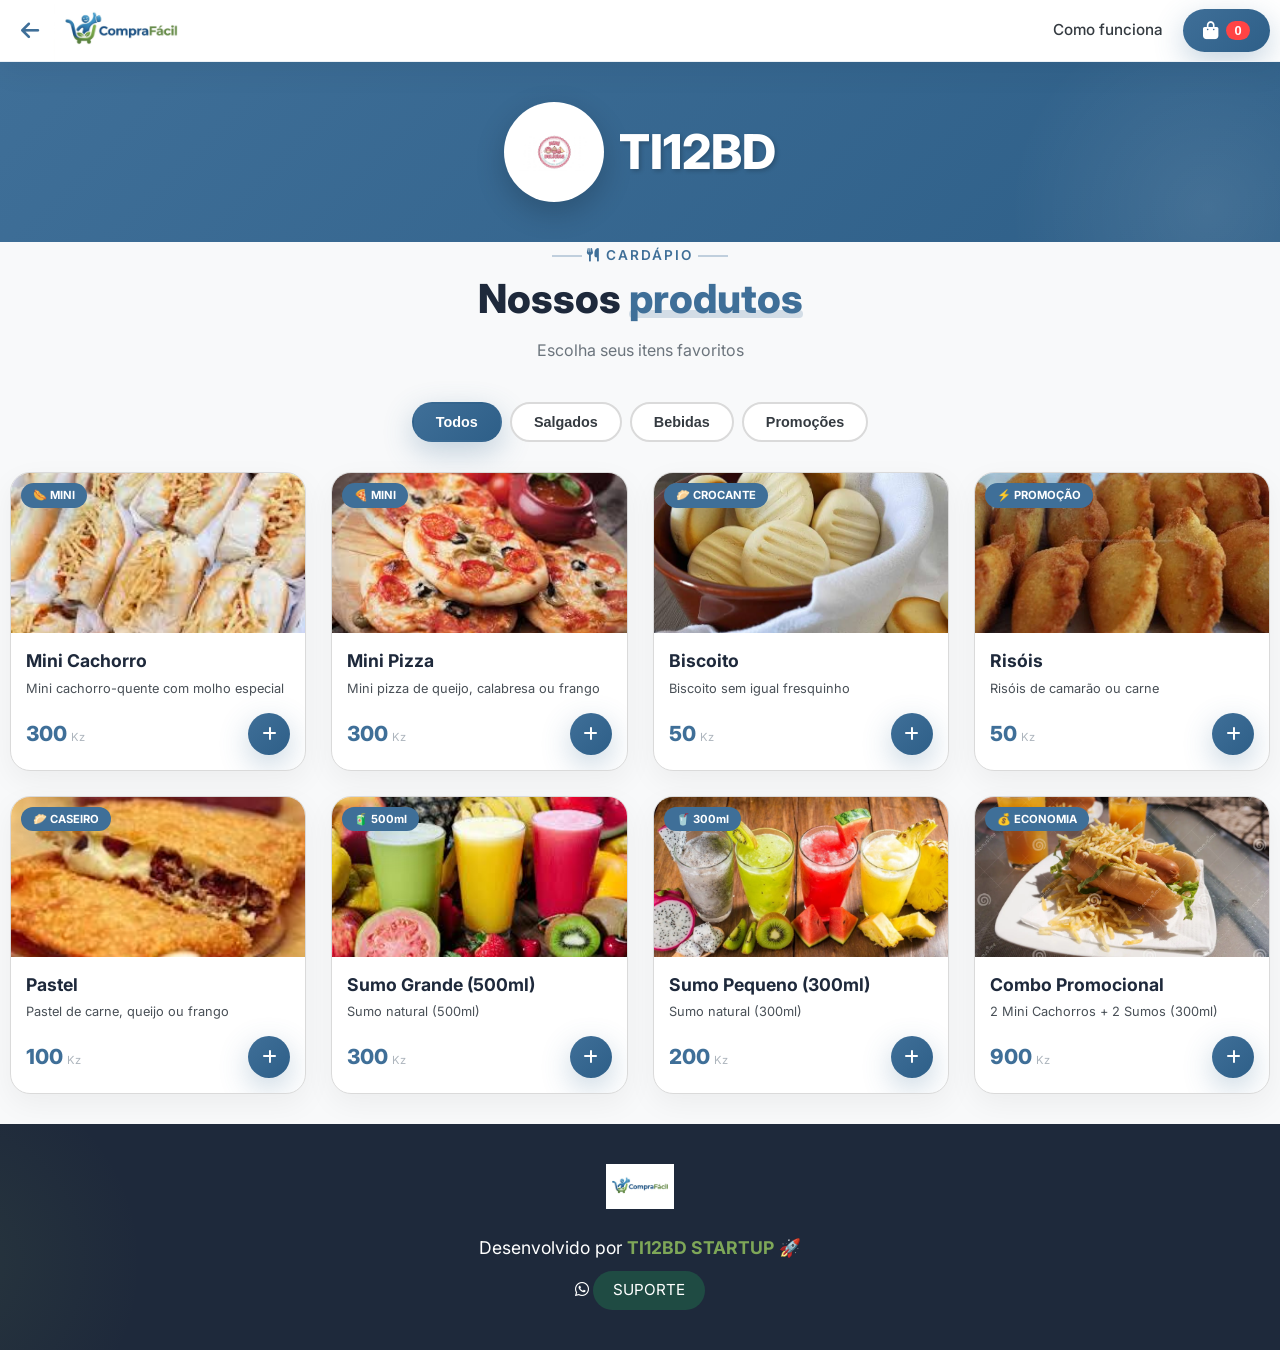
==== commit e6afdc6d: "agora sim" ====
--- a/CompraFácil/bancada.html
+++ b/CompraFácil/bancada.html
@@ -180,7 +180,7 @@
                 produtos: [
                     { id: 101, nome: "Mini Cachorro", descricao: "Mini cachorro-quente com molho especial", preco: 300, imagem: "mini-cachorro.jpg", categoria: "salgado", tag: "🌭 MINI" },
                     { id: 102, nome: "Mini Pizza", descricao: "Mini pizza de queijo, calabresa ou frango", preco: 300, imagem: "mini-pizza.jpg", categoria: "salgado", tag: "🍕 MINI" },
-                    { id: 103, nome: "Chamuça", descricao: "Chamuça de carne ou frango", preco: 200, imagem: "chamuca.jpg", categoria: "salgado", tag: "🥟 CROCANTE" },
+                    { id: 103, nome: "Biscoito", descricao: "Biscoito sem igual fresquinho", preco: 50, imagem: "Biscoito.jpeg", categoria: "salgado", tag: "🥟 CROCANTE" },
                     { id: 104, nome: "Risóis", descricao: "Risóis de camarão ou carne", preco: 50, imagem: "risois.jpg", categoria: "salgado", tag: "⚡ PROMOÇÃO" },
                     { id: 105, nome: "Pastel", descricao: "Pastel de carne, queijo ou frango", preco: 100, imagem: "pastel.jpg", categoria: "salgado", tag: "🥟 CASEIRO" },
                     { id: 106, nome: "Sumo Grande (500ml)", descricao: "Sumo natural (500ml)", preco: 300, imagem: "sumo-500.jpg", categoria: "bebida", tag: "🧃 500ml" },
--- a/CompraFácil/css/estilo.css
+++ b/CompraFácil/css/estilo.css
@@ -87,6 +87,7 @@
     border-bottom: 1px solid rgba(63, 111, 152, 0.1);
     transition: var(--transicao-media);
     width: 100%;
+    overflow: hidden;
 }
 
 /* Container centralizado com padding responsivo */
@@ -226,10 +227,13 @@
 }
 
 .logo-img {
-    height: 35px;
+    --scale: 2;
+    height: 60px;
     width: auto;
     max-width: 100px;
     transition: var(--transicao-bounce);
+    margin-left: 2rem;
+    scale: var(--scale);
 }
 
 @media (min-width: 768px) {
@@ -995,6 +999,7 @@
 
 .card-imagem {
     height: 140px;
+    border-radius: inherit;
     position: relative;
     overflow: hidden;
 }
